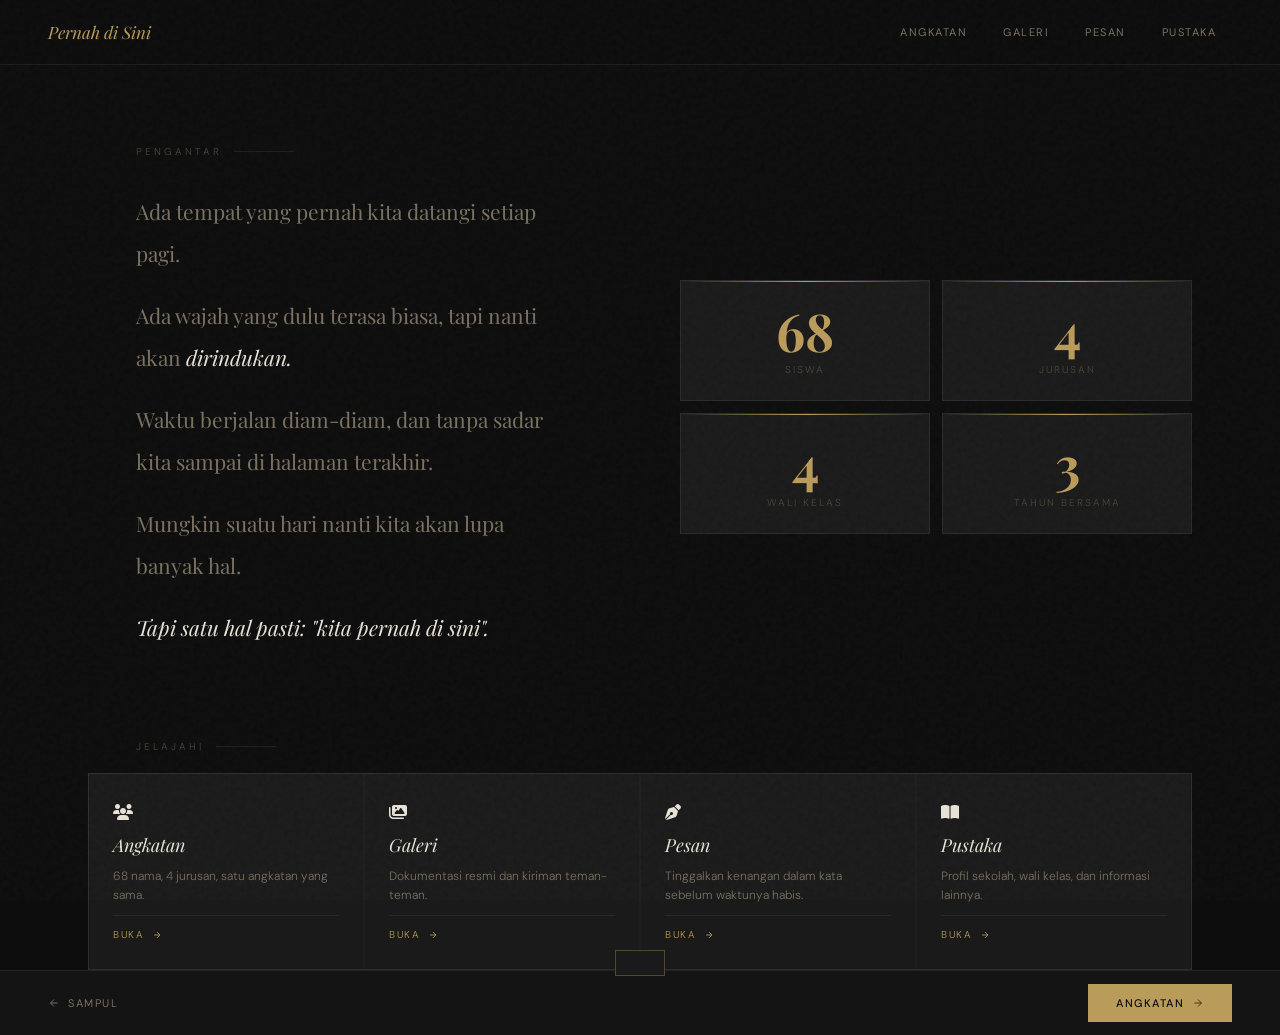
==== pembuka.html @ 045fa3c1 "Add files via upload" ====
<!DOCTYPE html>
<html lang="id">
<head>
<meta charset="UTF-8">
<meta name="viewport" content="width=device-width, initial-scale=1.0">
<title>Pembuka — Pernah di Sini</title>
<link rel="stylesheet" href="style.css">
<link rel="stylesheet" href="https://cdnjs.cloudflare.com/ajax/libs/font-awesome/6.4.0/css/all.min.css">
<style>
  /* ── WRAPPER ── */
  .content-wrap {
    max-width: var(--page-max);
    margin: 0 auto;
    padding: 0 24px;
  }

  /* ── PROSE ── */
  .prose-section { padding: 56px 0 40px; }
  .prose {
    font-family: 'Playfair Display', serif;
    font-size: 18px; font-weight: 400; line-height: 2;
    color: var(--text-muted);
  }
  .prose p  { margin-bottom: 20px; }
  .prose em { color: var(--text); font-style: italic; }

  /* ── STATS ── */
  .stats-section {
    background: var(--bg-raised);
    border-top: 1px solid var(--border);
    border-bottom: 1px solid var(--border);
    padding: 40px 24px;
  }
  .stats-inner {
    max-width: var(--page-max); margin: 0 auto;
    display: grid; grid-template-columns: 1fr 1fr; gap: 10px;
  }
  .stat-card {
    background: var(--bg-card); border: 1px solid var(--border);
    padding: 24px 16px; text-align: center; position: relative; overflow: hidden;
    transition: border-color 0.2s;
  }
  .stat-card:hover { border-color: var(--border-gold); }
  .stat-card::before {
    content: ''; position: absolute; top: 0; left: 0; right: 0; height: 1px;
    background: linear-gradient(90deg, transparent, var(--gold), transparent);
  }
  .stat-number {
    font-family: 'Playfair Display', serif; font-size: 40px; font-weight: 700;
    color: var(--gold); line-height: 1; margin-bottom: 6px;
  }
  .stat-label { font-size: 10px; letter-spacing: 2px; text-transform: uppercase; color: var(--text-dim); }

  /* ── NAV CARDS ── */
  .cards-section { padding: 48px 0 0; }
  .cards-grid {
    display: grid; grid-template-columns: 1fr 1fr; gap: 2px;
    background: var(--border); border: 1px solid var(--border);
  }
  .nav-card {
    background: var(--bg-card); padding: 24px 20px;
    text-decoration: none; color: var(--text);
    display: flex; flex-direction: column; gap: 10px;
    transition: background 0.2s;
  }
  .nav-card:hover { background: var(--bg-hover); }
  .nav-card:hover .nav-card-icon { color: var(--gold); }
  .nav-card-eyebrow {
    font-size: 9px; letter-spacing: 2px; text-transform: uppercase; color: var(--text-dim);
  }
  .nav-card-title {
    font-family: 'Playfair Display', serif; font-size: 18px; font-style: italic; color: var(--text);
  }
  .nav-card-desc  { font-size: 12px; color: var(--text-muted); line-height: 1.6; }
  .nav-card-arrow {
    margin-top: auto; padding-top: 12px; border-top: 1px solid var(--border);
    font-size: 10px; color: var(--gold); letter-spacing: 1.5px; text-transform: uppercase;
    display: flex; align-items: center; gap: 8px;
  }
  .nav-card-arrow svg { transition: transform 0.2s; }
  .nav-card:hover .nav-card-arrow svg { transform: translateX(4px); }

  /* ── DESKTOP ── */
  @media (min-width: 1024px) {
    .content-wrap { max-width: var(--desktop-max); padding: 0 48px; }

    /* Prose: left col, stats: right col */
    .prose-stats-desktop {
      display: grid;
      grid-template-columns: 1fr 1fr;
      gap: 80px;
      align-items: center;
      padding: 80px 48px 0;
      max-width: var(--desktop-max);
      margin: 0 auto;
    }
    .prose-section { padding: 0; }
    .prose         { font-size: 21px; }

    .stats-section { padding: 0; background: none; border: none; }
    .stats-inner {
      max-width: 100%; margin: 0;
      grid-template-columns: 1fr 1fr; gap: 12px;
    }
    .stat-number { font-size: 52px; }

    .cards-section { padding: 72px 0 0; }
    .cards-wrap { max-width: var(--desktop-max); margin: 0 auto; padding: 0 48px; }
    .cards-grid { grid-template-columns: repeat(4, 1fr); }
    .nav-card   { padding: 28px 24px; }
  }
</style>
</head>
<body>
  <nav class="navbar">
    <div class="navbar-inner">
      <a href="index.html" class="navbar-brand">Pernah di Sini</a>
      <div class="navbar-links">
        <a href="angkatan.html" class="nav-link">Angkatan</a>
        <a href="galeri.html"   class="nav-link">Galeri</a>
        <a href="pesan.html"    class="nav-link">Pesan</a>
        <a href="pustaka.html"  class="nav-link">Pustaka</a>
      </div>
    </div>
  </nav>

  <!-- PROSE + STATS: desktop = 2 col, mobile = stacked -->
  <div class="prose-stats-desktop">

    <!-- Prose -->
    <div class="prose-section">
      <div class="content-wrap">
        <div class="section-label">Pengantar</div>
        <div class="prose">
          <p>Ada tempat yang pernah kita datangi setiap pagi.</p>
          <p>Ada wajah yang dulu terasa biasa, tapi nanti akan <em>dirindukan.</em></p>
          <p>Waktu berjalan diam-diam, dan tanpa sadar kita sampai di halaman terakhir.</p>
          <p>Mungkin suatu hari nanti kita akan lupa banyak hal.</p>
          <p><em>Tapi satu hal pasti: "kita pernah di sini".</em></p>
        </div>
      </div>
    </div>

    <!-- Stats -->
    <div class="stats-section">
      <div class="stats-inner">
        <div class="stat-card"><div class="stat-number">68</div><div class="stat-label">Siswa</div></div>
        <div class="stat-card"><div class="stat-number">4</div><div class="stat-label">Jurusan</div></div>
        <div class="stat-card"><div class="stat-number">4</div><div class="stat-label">Wali Kelas</div></div>
        <div class="stat-card"><div class="stat-number">3</div><div class="stat-label">Tahun Bersama</div></div>
      </div>
    </div>

  </div><!-- /prose-stats-desktop -->

  <!-- NAV CARDS -->
  <div class="cards-section">
    <div class="cards-wrap">
      <div class="content-wrap">
        <div class="section-label" style="margin-bottom:20px">Jelajahi</div>
      </div>
      <div class="cards-grid">
        <a href="angkatan.html" class="nav-card">
          <div class="nav-card-icon"><i class="fas fa-users"></i></div>
          <div class="nav-card-title">Angkatan</div>
          <div class="nav-card-desc">68 nama, 4 jurusan, satu angkatan yang sama.</div>
          <div class="nav-card-arrow">Buka <svg width="10" height="10" viewBox="0 0 24 24" fill="none" stroke="currentColor" stroke-width="2"><path d="M5 12h14M12 5l7 7-7 7"/></svg></div>
        </a>
        <a href="galeri.html" class="nav-card">
          <div class="nav-card-icon"><i class="fas fa-images"></i></div>
          <div class="nav-card-title">Galeri</div>
          <div class="nav-card-desc">Dokumentasi resmi dan kiriman teman-teman.</div>
          <div class="nav-card-arrow">Buka <svg width="10" height="10" viewBox="0 0 24 24" fill="none" stroke="currentColor" stroke-width="2"><path d="M5 12h14M12 5l7 7-7 7"/></svg></div>
        </a>
        <a href="pesan.html" class="nav-card">
          <div class="nav-card-icon"><i class="fas fa-pen-nib"></i></div>
          <div class="nav-card-title">Pesan</div>
          <div class="nav-card-desc">Tinggalkan kenangan dalam kata sebelum waktunya habis.</div>
          <div class="nav-card-arrow">Buka <svg width="10" height="10" viewBox="0 0 24 24" fill="none" stroke="currentColor" stroke-width="2"><path d="M5 12h14M12 5l7 7-7 7"/></svg></div>
        </a>
        <a href="pustaka.html" class="nav-card">
          <div class="nav-card-icon"><i class="fas fa-book-open"></i></div>
          <div class="nav-card-title">Pustaka</div>
          <div class="nav-card-desc">Profil sekolah, wali kelas, dan informasi lainnya.</div>
          <div class="nav-card-arrow">Buka <svg width="10" height="10" viewBox="0 0 24 24" fill="none" stroke="currentColor" stroke-width="2"><path d="M5 12h14M12 5l7 7-7 7"/></svg></div>
        </a>
      </div>
    </div>
  </div>


  <footer class="footer-nav">
    <div class="footer-nav-inner">
      <a href="index.html" class="footer-prev"><svg width="12" height="12" viewBox="0 0 24 24" fill="none" stroke="currentColor" stroke-width="2"><path d="M19 12H5M12 19l-7-7 7-7"/></svg> Sampul</a>
      <a href="angkatan.html" class="footer-next">Angkatan <svg width="12" height="12" viewBox="0 0 24 24" fill="none" stroke="currentColor" stroke-width="2"><path d="M5 12h14M12 5l7 7-7 7"/></svg></a>
    </div>
  </footer>
  <div class="toast" id="toast"></div>
</body>
</html>
---- style.css ----
/* ══════════════════════════════════════════
   PERNAH DI SINI — SMK Negeri 3 Tapung Hulu
   Dark Theme Stylesheet
══════════════════════════════════════════ */

@import url('https://fonts.googleapis.com/css2?family=Playfair+Display:ital,wght@0,400;0,600;0,700;1,400;1,600&family=DM+Sans:ital,opsz,wght@0,9..40,300;0,9..40,400;0,9..40,500;1,9..40,300&display=swap');

:root {
  --bg:          #0D0D0D;
  --bg-raised:   #141414;
  --bg-card:     #1A1A1A;
  --bg-hover:    #202020;
  --border:      rgba(255,255,255,0.07);
  --border-gold: rgba(185,155,90,0.35);
  --text:        #E8E2D6;
  --text-muted:  #7A7060;
  --text-dim:    #4A4438;
  --gold:        #B99B5A;
  --gold-bright: #D4B878;
  --gold-dim:    #7A6535;
  --red:         #C0392B;
  --yellow:      #B8940A;
  --green:       #1E8449;
  --blue:        #1A6DA3;
  --shadow:      rgba(0,0,0,0.6);
  --page-max:    480px;       /* mobile */
  --desktop-max: 1200px;      /* desktop */
  --desktop-bp:  1024px;      /* breakpoint */
}

* { margin: 0; padding: 0; box-sizing: border-box; }
html { scroll-behavior: smooth; }

body {
  background: var(--bg);
  color: var(--text);
  font-family: 'DM Sans', sans-serif;
  font-weight: 300;
  min-height: 100vh;
  overflow-x: hidden;
  animation: pageIn 0.5s ease;
}

body::before {
  content: '';
  position: fixed;
  inset: 0;
  background-image: url("data:image/svg+xml,%3Csvg viewBox='0 0 200 200' xmlns='http://www.w3.org/2000/svg'%3E%3Cfilter id='n'%3E%3CfeTurbulence type='fractalNoise' baseFrequency='0.85' numOctaves='4' stitchTiles='stitch'/%3E%3C/filter%3E%3Crect width='100%25' height='100%25' filter='url(%23n)' opacity='0.04'/%3E%3C/svg%3E");
  pointer-events: none;
  z-index: 9999;
  opacity: 0.7;
}

@keyframes pageIn {
  from { opacity: 0; transform: translateY(10px); }
  to   { opacity: 1; transform: translateY(0); }
}

::-webkit-scrollbar { width: 3px; }
::-webkit-scrollbar-track { background: var(--bg); }
::-webkit-scrollbar-thumb { background: var(--gold-dim); }

/* ── NAVBAR ── */
.navbar {
  position: sticky;
  top: 0;
  z-index: 100;
  background: rgba(13,13,13,0.9);
  backdrop-filter: blur(16px);
  -webkit-backdrop-filter: blur(16px);
  border-bottom: 1px solid var(--border);
  padding: 0 24px;
}
.navbar-inner {
  max-width: var(--page-max);
  margin: 0 auto;
  display: flex;
  align-items: center;
  justify-content: space-between;
  height: 56px;
}
@media (min-width: 1024px) {
  .navbar-inner { max-width: var(--desktop-max); height: 64px; }
}
.navbar-brand {
  font-family: 'Playfair Display', serif;
  font-size: 15px;
  font-style: italic;
  color: var(--gold);
  cursor: pointer;
  text-decoration: none;
  transition: color 0.2s;
}
.navbar-brand:hover { color: var(--gold-bright); }

/* Scrollable nav links — support profile chip tanpa wrap */
.navbar-links {
  display: flex;
  gap: 2px;
  align-items: center;
  overflow-x: auto;
  -webkit-overflow-scrolling: touch;
  scrollbar-width: none;        /* Firefox */
  -ms-overflow-style: none;     /* IE/Edge */
  /* fade out kanan supaya ketahuan bisa scroll */
  -webkit-mask-image: linear-gradient(to right, black calc(100% - 28px), transparent 100%);
  mask-image: linear-gradient(to right, black calc(100% - 28px), transparent 100%);
}
.navbar-links::-webkit-scrollbar { display: none; }

/* Kalau tidak ada overflow (desktop), hapus fade */
@media (min-width: 1024px) {
  .navbar-links {
    -webkit-mask-image: none;
    mask-image: none;
    overflow-x: visible;
    gap: 8px;
  }
}

.nav-link {
  background: none;
  border: none;
  font-family: 'DM Sans', sans-serif;
  font-size: 11px;
  font-weight: 400;
  letter-spacing: 1.2px;
  text-transform: uppercase;
  color: var(--text-muted);
  padding: 8px 11px;
  cursor: pointer;
  text-decoration: none;
  display: inline-block;
  transition: color 0.2s;
  position: relative;
  white-space: nowrap;          /* Jangan wrap teks nav */
  flex-shrink: 0;               /* Jangan diperkecil */
}
.nav-link::after {
  content: '';
  position: absolute;
  bottom: 4px; left: 11px; right: 11px;
  height: 1px;
  background: var(--gold);
  transform: scaleX(0);
  transition: transform 0.25s ease;
}
.nav-link:hover,
.nav-link.active { color: var(--text); }
.nav-link.active::after,
.nav-link:hover::after { transform: scaleX(1); }

/* ── PAGE WRAPPER ── */
/* Mobile: narrow centered column */
.page-wrapper {
  max-width: var(--page-max);
  margin: 0 auto;
  padding: 48px 24px 80px;
}
/* Desktop: full width up to desktop-max */
@media (min-width: 1024px) {
  .page-wrapper {
    max-width: var(--desktop-max);
    padding: 64px 48px 100px;
  }
  /* Inner content blocks that should stay narrower on desktop */
  .page-wrapper .narrow {
    max-width: 640px;
  }
}

/* ── TYPOGRAPHY ── */
.section-label {
  font-size: 10px;
  letter-spacing: 3px;
  text-transform: uppercase;
  color: var(--text-dim);
  margin-bottom: 32px;
  display: flex;
  align-items: center;
  gap: 12px;
}
.section-label::after {
  content: '';
  flex: 1;
  height: 1px;
  background: var(--border);
  max-width: 60px;
}
.page-heading { margin-bottom: 40px; }
.page-heading h1 {
  font-family: 'Playfair Display', serif;
  font-size: 32px;
  font-weight: 700;
  color: var(--text);
  line-height: 1.1;
  margin-bottom: 6px;
}
.page-heading p {
  font-size: 14px;
  color: var(--text-muted);
  font-weight: 300;
}
@media (min-width: 1024px) {
  .page-heading { margin-bottom: 56px; }
  .page-heading h1 { font-size: 48px; }
  .page-heading p  { font-size: 16px; }
}

/* ── BUTTONS ── */
.btn-primary {
  display: inline-flex;
  align-items: center;
  gap: 10px;
  background: var(--gold);
  color: var(--bg);
  border: none;
  font-family: 'DM Sans', sans-serif;
  font-size: 12px;
  font-weight: 500;
  letter-spacing: 1.5px;
  text-transform: uppercase;
  padding: 15px 32px;
  cursor: pointer;
  transition: all 0.2s ease;
  text-decoration: none;
}
.btn-primary:hover { background: var(--gold-bright); }
.btn-primary svg { transition: transform 0.2s; }
.btn-primary:hover svg { transform: translateX(4px); }

/* ── TOAST ── */
.toast {
  position: fixed;
  bottom: 24px;
  left: 50%;
  transform: translateX(-50%) translateY(100px);
  background: var(--bg-card);
  color: var(--text);
  border: 1px solid var(--border-gold);
  padding: 12px 24px;
  font-size: 12px;
  z-index: 9998;
  transition: transform 0.3s ease;
  pointer-events: none;
  max-width: 90vw;
  text-align: center;
  letter-spacing: 0.3px;
}
.toast.show { transform: translateX(-50%) translateY(0); }

/* ── MODAL ── */
.modal-overlay {
  display: none;
  position: fixed;
  inset: 0;
  background: rgba(0,0,0,0.82);
  z-index: 500;
  align-items: center;
  justify-content: center;
  padding: 20px;
}
.modal-overlay.open { display: flex; }
.modal {
  background: var(--bg-card);
  border: 1px solid var(--border);
  max-width: 400px;
  width: 100%;
  padding: 32px;
  position: relative;
  animation: pageIn 0.3s ease;
}
.modal::before {
  content: '';
  position: absolute;
  top: 0; left: 0; right: 0;
  height: 2px;
  background: linear-gradient(90deg, transparent, var(--gold), transparent);
}
.modal-title {
  font-family: 'Playfair Display', serif;
  font-size: 22px;
  font-style: italic;
  margin-bottom: 6px;
  color: var(--text);
}
.modal-sub { font-size: 13px; color: var(--text-muted); margin-bottom: 24px; }
.modal-close {
  position: absolute;
  top: 16px; right: 16px;
  background: none;
  border: none;
  font-size: 20px;
  cursor: pointer;
  color: var(--text-muted);
  line-height: 1;
  padding: 4px;
  transition: color 0.2s;
}
.modal-close:hover { color: var(--text); }

/* ── FORMS ── */
.form-field { display: flex; flex-direction: column; gap: 6px; }
.form-field label {
  font-size: 10px;
  letter-spacing: 1.5px;
  text-transform: uppercase;
  color: var(--text-dim);
  font-weight: 400;
}
.form-field input,
.form-field select,
.form-field textarea {
  background: var(--bg-raised);
  border: 1px solid var(--border);
  font-family: 'DM Sans', sans-serif;
  font-size: 14px;
  font-weight: 300;
  color: var(--text);
  padding: 10px 14px;
  outline: none;
  transition: border-color 0.2s;
  width: 100%;
}
.form-field input::placeholder,
.form-field textarea::placeholder { color: var(--text-dim); }
.form-field select option { background: var(--bg-card); color: var(--text); }
.form-field input:focus,
.form-field select:focus,
.form-field textarea:focus { border-color: var(--gold-dim); }





/* ════════════════════════════════════════════
   FOOTER NAV — prev/next konsisten semua halaman
════════════════════════════════════════════ */
.footer-nav {
  border-top: 1px solid var(--border);
  background: var(--bg-raised);
  padding: 0 24px;
}
.footer-nav-inner {
  max-width: var(--page-max);
  margin: 0 auto;
  display: flex;
  align-items: center;
  justify-content: space-between;
  height: 56px;
  gap: 16px;
}
.footer-prev,
.footer-next {
  display: inline-flex;
  align-items: center;
  gap: 8px;
  font-family: 'DM Sans', sans-serif;
  font-size: 11px;
  font-weight: 400;
  letter-spacing: 1.2px;
  text-transform: uppercase;
  text-decoration: none;
  color: var(--text-muted);
  transition: color 0.2s;
  white-space: nowrap;
}
.footer-prev:hover,
.footer-next:hover { color: var(--text); }

.footer-prev svg,
.footer-next svg {
  flex-shrink: 0;
  transition: transform 0.2s;
}
.footer-prev:hover svg { transform: translateX(-3px); }
.footer-next:hover svg { transform: translateX(3px); }

/* Next button lebih menonjol */
.footer-next {
  background: var(--gold);
  color: var(--bg);
  padding: 10px 20px;
  font-weight: 500;
}
.footer-next:hover {
  background: var(--gold-bright);
  color: var(--bg);
}
.footer-next svg { opacity: 0.7; }

/* Desktop */
@media (min-width: 1024px) {
  .footer-nav       { padding: 0 48px; }
  .footer-nav-inner { max-width: var(--desktop-max); height: 64px; }
  .footer-prev,
  .footer-next      { font-size: 11px; letter-spacing: 1.5px; }
  .footer-next      { padding: 12px 28px; }
}

/* ════════════════════════════════════════════
   NAVBAR DESKTOP
════════════════════════════════════════════ */
@media (min-width: 1024px) {
  .navbar        { padding: 0 48px; }
  .navbar-inner  { max-width: var(--desktop-max); height: 64px; }
  .navbar-brand  { font-size: 17px; }
  .navbar-links  { gap: 4px; overflow-x: visible; -webkit-mask-image: none; mask-image: none; }
  .nav-link      { font-size: 11px; padding: 10px 16px; letter-spacing: 1.5px; }
}
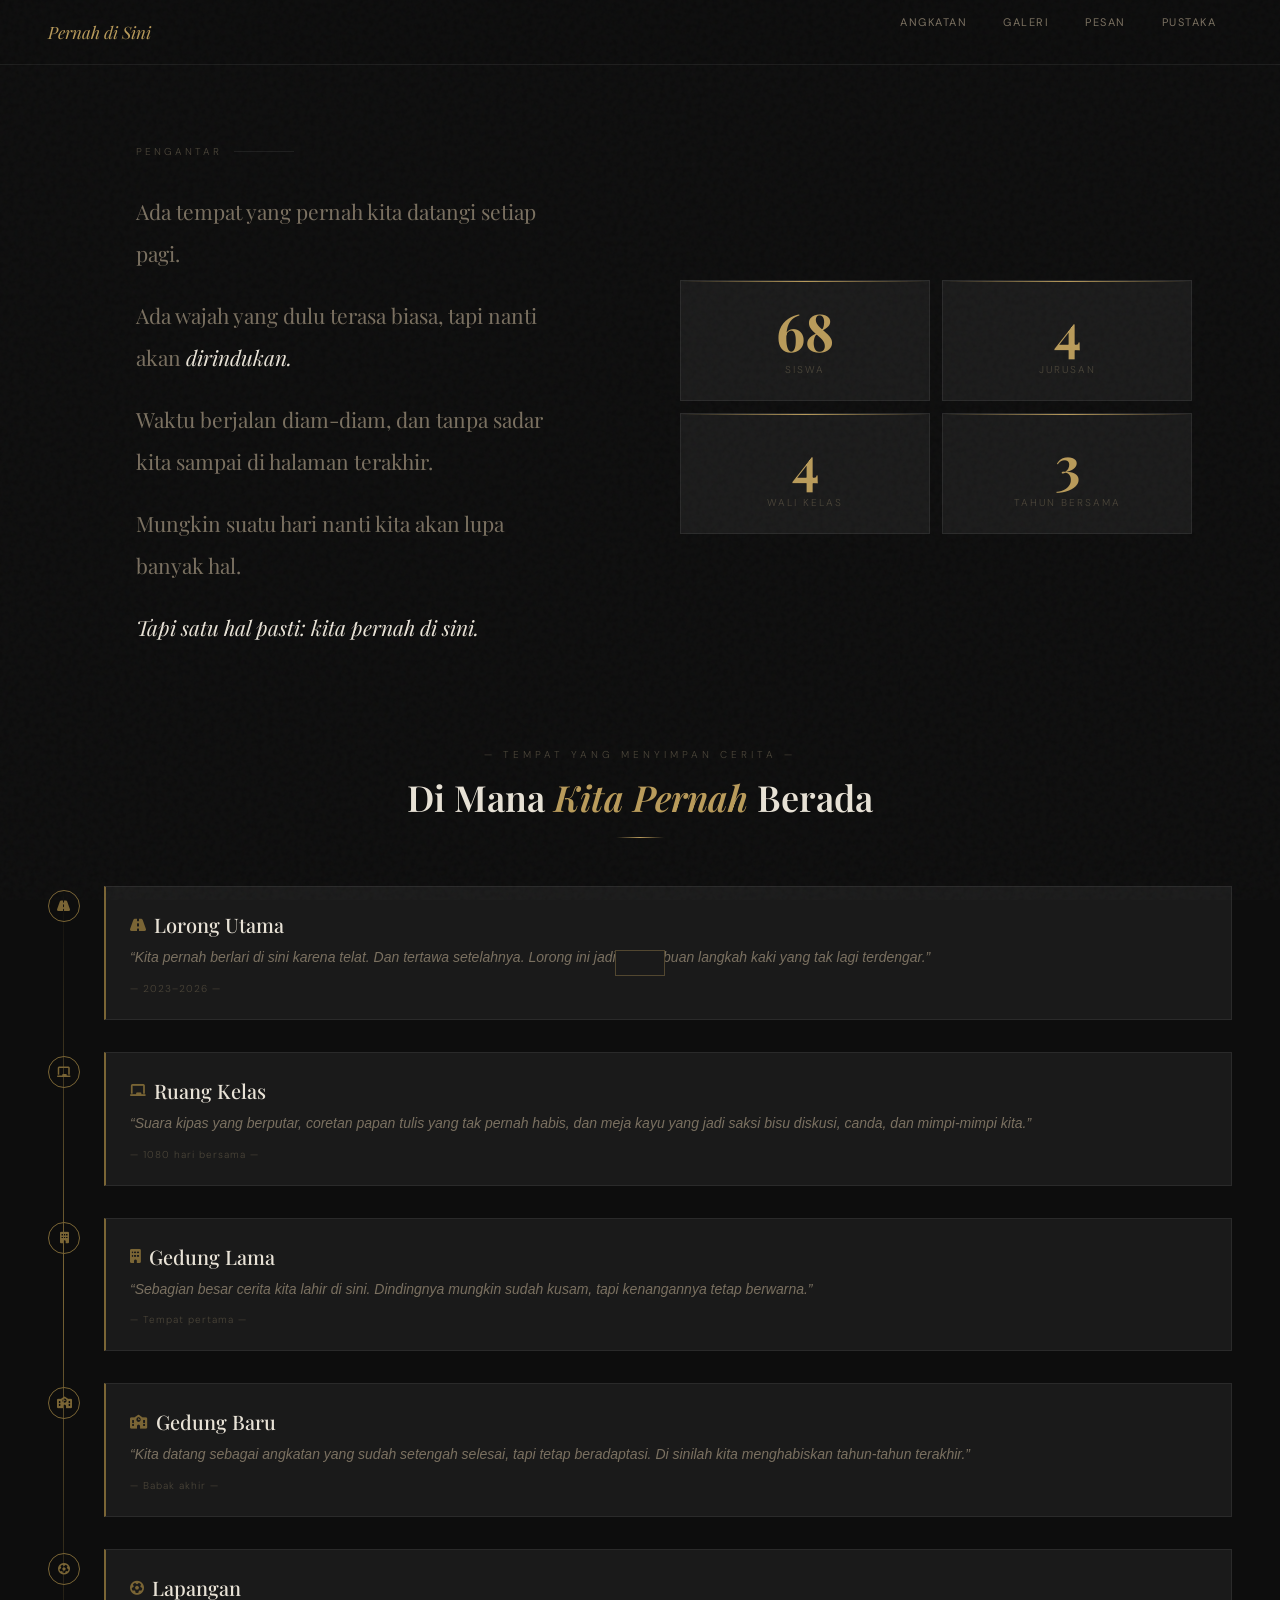
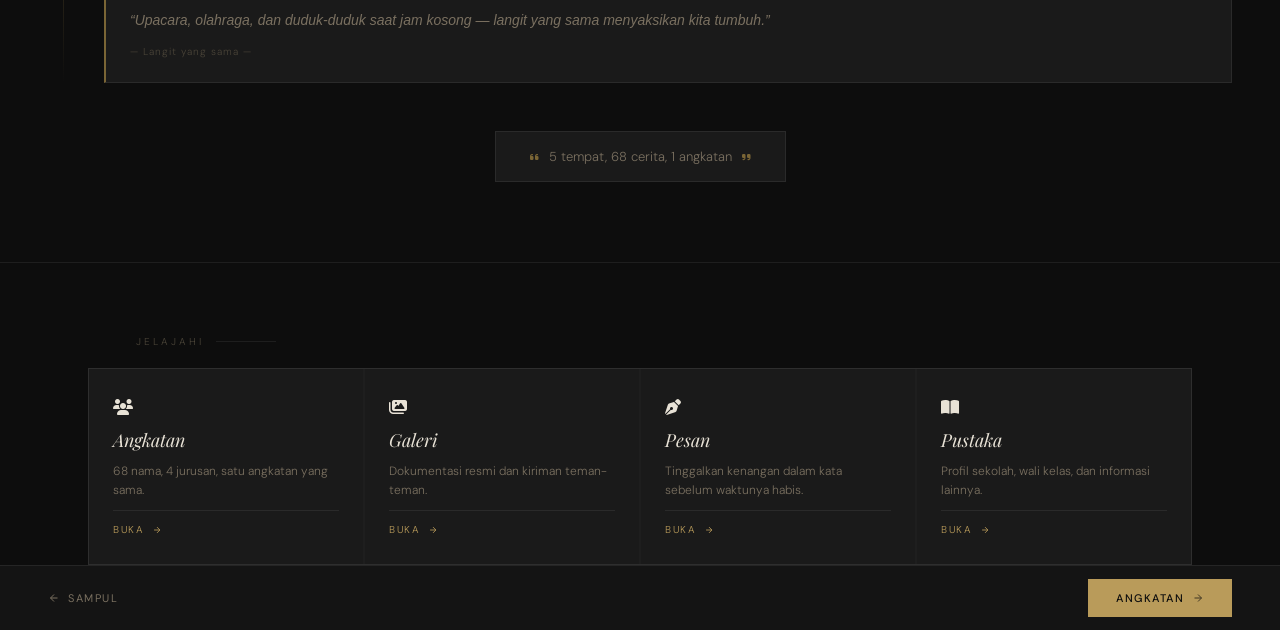
==== commit 04cfae82: "Create tempat section for storing stories Added a new section for stories with styling and content." ====
--- a/pembuka.html
+++ b/pembuka.html
@@ -51,6 +51,150 @@
   }
   .stat-label { font-size: 10px; letter-spacing: 2px; text-transform: uppercase; color: var(--text-dim); }
 
+  /* ── TEMPAT YANG MENYIMPAN CERITA (BARU) ── */
+  .tempat-section {
+    background: var(--bg-alt);
+    border-bottom: 1px solid var(--border);
+    padding: 64px 24px;
+  }
+  .tempat-inner {
+    max-width: var(--page-max);
+    margin: 0 auto;
+  }
+  .tempat-header {
+    text-align: center;
+    margin-bottom: 48px;
+  }
+  .tempat-eyebrow {
+    font-size: 10px;
+    letter-spacing: 4px;
+    text-transform: uppercase;
+    color: var(--text-dim);
+    margin-bottom: 12px;
+  }
+  .tempat-title {
+    font-family: 'Playfair Display', serif;
+    font-size: 28px;
+    font-weight: 600;
+    color: var(--text);
+    margin-bottom: 16px;
+  }
+  .tempat-title span {
+    color: var(--gold);
+    font-style: italic;
+  }
+  .tempat-divider {
+    width: 48px;
+    height: 1px;
+    background: linear-gradient(90deg, transparent, var(--gold), transparent);
+    margin: 0 auto;
+  }
+
+  /* Timeline list */
+  .tempat-list {
+    display: flex;
+    flex-direction: column;
+    gap: 32px;
+    position: relative;
+    margin-bottom: 48px;
+  }
+  .tempat-line {
+    position: absolute;
+    left: 11px;
+    top: 0;
+    bottom: 0;
+    width: 1px;
+    background: linear-gradient(to bottom, transparent, var(--gold-dim), transparent);
+  }
+  .tempat-item {
+    position: relative;
+    padding-left: 40px;
+  }
+  .tempat-dot {
+    position: absolute;
+    left: 0;
+    top: 4px;
+    width: 24px;
+    height: 24px;
+    background: var(--bg-alt);
+    border: 1px solid var(--gold-dim);
+    border-radius: 50%;
+    display: flex;
+    align-items: center;
+    justify-content: center;
+    transition: all 0.3s;
+    z-index: 2;
+  }
+  .tempat-dot i {
+    font-size: 10px;
+    color: var(--gold-dim);
+    transition: all 0.3s;
+  }
+  .tempat-item:hover .tempat-dot {
+    border-color: var(--gold);
+    transform: scale(1.2);
+  }
+  .tempat-item:hover .tempat-dot i {
+    color: var(--gold);
+  }
+  .tempat-content {
+    background: var(--bg-card);
+    border: 1px solid var(--border);
+    border-left: 2px solid var(--gold-dim);
+    padding: 20px;
+    transition: all 0.3s;
+  }
+  .tempat-item:hover .tempat-content {
+    border-left-color: var(--gold);
+    border-color: var(--border-gold);
+  }
+  .tempat-content h3 {
+    font-family: 'Playfair Display', serif;
+    font-size: 18px;
+    font-weight: 500;
+    color: var(--text);
+    margin-bottom: 8px;
+    display: flex;
+    align-items: center;
+    gap: 8px;
+  }
+  .tempat-content h3 i {
+    color: var(--gold-dim);
+    font-size: 14px;
+  }
+  .tempat-content p {
+    font-size: 13px;
+    color: var(--text-muted);
+    line-height: 1.7;
+    font-style: italic;
+  }
+  .tempat-year {
+    margin-top: 12px;
+    font-size: 10px;
+    color: var(--text-dim);
+    letter-spacing: 1px;
+  }
+
+  /* Quote penutup */
+  .tempat-quote {
+    text-align: center;
+  }
+  .tempat-quote-box {
+    display: inline-block;
+    background: var(--bg-card);
+    border: 1px solid var(--border);
+    padding: 16px 28px;
+  }
+  .tempat-quote-box p {
+    font-size: 13px;
+    color: var(--text-muted);
+  }
+  .tempat-quote-box i {
+    color: var(--gold-dim);
+    font-size: 10px;
+    margin: 0 6px;
+  }
+
   /* ── NAV CARDS ── */
   .cards-section { padding: 48px 0 0; }
   .cards-grid {
@@ -84,7 +228,6 @@
   @media (min-width: 1024px) {
     .content-wrap { max-width: var(--desktop-max); padding: 0 48px; }
 
-    /* Prose: left col, stats: right col */
     .prose-stats-desktop {
       display: grid;
       grid-template-columns: 1fr 1fr;
@@ -104,6 +247,39 @@
     }
     .stat-number { font-size: 52px; }
 
+    /* Tempat section desktop */
+    .tempat-section {
+      padding: 80px 48px;
+    }
+    .tempat-inner {
+      max-width: var(--desktop-max);
+    }
+    .tempat-title {
+      font-size: 36px;
+    }
+    .tempat-content {
+      padding: 24px;
+    }
+    .tempat-content h3 {
+      font-size: 20px;
+    }
+    .tempat-content p {
+      font-size: 14px;
+    }
+    .tempat-line {
+      left: 15px;
+    }
+    .tempat-dot {
+      width: 32px;
+      height: 32px;
+    }
+    .tempat-dot i {
+      font-size: 12px;
+    }
+    .tempat-item {
+      padding-left: 56px;
+    }
+
     .cards-section { padding: 72px 0 0; }
     .cards-wrap { max-width: var(--desktop-max); margin: 0 auto; padding: 0 48px; }
     .cards-grid { grid-template-columns: repeat(4, 1fr); }
@@ -115,12 +291,15 @@
   <nav class="navbar">
     <div class="navbar-inner">
       <a href="index.html" class="navbar-brand">Pernah di Sini</a>
-      <div class="navbar-links">
+      <div class="navbar-links-wrap" id="nav-wrap">
+      <div class="navbar-links" id="navbar-links">
         <a href="angkatan.html" class="nav-link">Angkatan</a>
         <a href="galeri.html"   class="nav-link">Galeri</a>
         <a href="pesan.html"    class="nav-link">Pesan</a>
         <a href="pustaka.html"  class="nav-link">Pustaka</a>
-      </div>
+      </div><!-- /navbar-links -->
+      <i class="fas fa-chevron-right navbar-scroll-hint" id="nav-hint"></i>
+      </div><!-- /navbar-links-wrap -->
     </div>
   </nav>
 
@@ -136,7 +315,7 @@
           <p>Ada wajah yang dulu terasa biasa, tapi nanti akan <em>dirindukan.</em></p>
           <p>Waktu berjalan diam-diam, dan tanpa sadar kita sampai di halaman terakhir.</p>
           <p>Mungkin suatu hari nanti kita akan lupa banyak hal.</p>
-          <p><em>Tapi satu hal pasti: "kita pernah di sini".</em></p>
+          <p><em>Tapi satu hal pasti: kita pernah di sini.</em></p>
         </div>
       </div>
     </div>
@@ -152,6 +331,72 @@
     </div>
 
   </div><!-- /prose-stats-desktop -->
+
+  <!-- ========== TEMPAT YANG MENYIMPAN CERITA ========== -->
+  <div class="tempat-section">
+    <div class="tempat-inner">
+      <div class="tempat-header">
+        <div class="tempat-eyebrow">— Tempat yang Menyimpan Cerita —</div>
+        <h2 class="tempat-title">Di Mana <span>Kita Pernah</span> Berada</h2>
+        <div class="tempat-divider"></div>
+      </div>
+
+      <div class="tempat-list">
+        <div class="tempat-line"></div>
+
+        <div class="tempat-item">
+          <div class="tempat-dot"><i class="fas fa-road"></i></div>
+          <div class="tempat-content">
+            <h3><i class="fas fa-road"></i> Lorong Utama</h3>
+            <p>“Kita pernah berlari di sini karena telat. Dan tertawa setelahnya. Lorong ini jadi saksi ribuan langkah kaki yang tak lagi terdengar.”</p>
+            <div class="tempat-year">— 2023–2026 —</div>
+          </div>
+        </div>
+
+        <div class="tempat-item">
+          <div class="tempat-dot"><i class="fas fa-chalkboard"></i></div>
+          <div class="tempat-content">
+            <h3><i class="fas fa-chalkboard"></i> Ruang Kelas</h3>
+            <p>“Suara kipas yang berputar, coretan papan tulis yang tak pernah habis, dan meja kayu yang jadi saksi bisu diskusi, canda, dan mimpi-mimpi kita.”</p>
+            <div class="tempat-year">— 1080 hari bersama —</div>
+          </div>
+        </div>
+
+        <div class="tempat-item">
+          <div class="tempat-dot"><i class="fas fa-building"></i></div>
+          <div class="tempat-content">
+            <h3><i class="fas fa-building"></i> Gedung Lama</h3>
+            <p>“Sebagian besar cerita kita lahir di sini. Dindingnya mungkin sudah kusam, tapi kenangannya tetap berwarna.”</p>
+            <div class="tempat-year">— Tempat pertama —</div>
+          </div>
+        </div>
+
+        <div class="tempat-item">
+          <div class="tempat-dot"><i class="fas fa-school"></i></div>
+          <div class="tempat-content">
+            <h3><i class="fas fa-school"></i> Gedung Baru</h3>
+            <p>“Kita datang sebagai angkatan yang sudah setengah selesai, tapi tetap beradaptasi. Di sinilah kita menghabiskan tahun-tahun terakhir.”</p>
+            <div class="tempat-year">— Babak akhir —</div>
+          </div>
+        </div>
+
+        <div class="tempat-item">
+          <div class="tempat-dot"><i class="fas fa-futbol"></i></div>
+          <div class="tempat-content">
+            <h3><i class="fas fa-futbol"></i> Lapangan</h3>
+            <p>“Upacara, olahraga, dan duduk-duduk saat jam kosong — langit yang sama menyaksikan kita tumbuh.”</p>
+            <div class="tempat-year">— Langit yang sama —</div>
+          </div>
+        </div>
+      </div>
+
+      <div class="tempat-quote">
+        <div class="tempat-quote-box">
+          <p><i class="fas fa-quote-left"></i> 5 tempat, 68 cerita, 1 angkatan <i class="fas fa-quote-right"></i></p>
+        </div>
+      </div>
+    </div>
+  </div>
 
   <!-- NAV CARDS -->
   <div class="cards-section">
@@ -188,7 +433,6 @@
     </div>
   </div>
 
-
   <footer class="footer-nav">
     <div class="footer-nav-inner">
       <a href="index.html" class="footer-prev"><svg width="12" height="12" viewBox="0 0 24 24" fill="none" stroke="currentColor" stroke-width="2"><path d="M19 12H5M12 19l-7-7 7-7"/></svg> Sampul</a>
@@ -196,5 +440,22 @@
     </div>
   </footer>
   <div class="toast" id="toast"></div>
+
+  <script>
+    // Navbar scroll hint — sembunyikan chevron saat sudah scroll ke ujung
+    (function() {
+      const links = document.getElementById('navbar-links');
+      const wrap  = document.getElementById('nav-wrap');
+      const hint  = document.getElementById('nav-hint');
+      if (!links || !wrap) return;
+      function checkScroll() {
+        const atEnd = links.scrollLeft + links.clientWidth >= links.scrollWidth - 4;
+        wrap.classList.toggle('at-end', atEnd);
+        if (hint) hint.style.opacity = atEnd ? '0' : '1';
+      }
+      links.addEventListener('scroll', checkScroll, { passive: true });
+      checkScroll();
+    })();
+  </script>
 </body>
 </html>
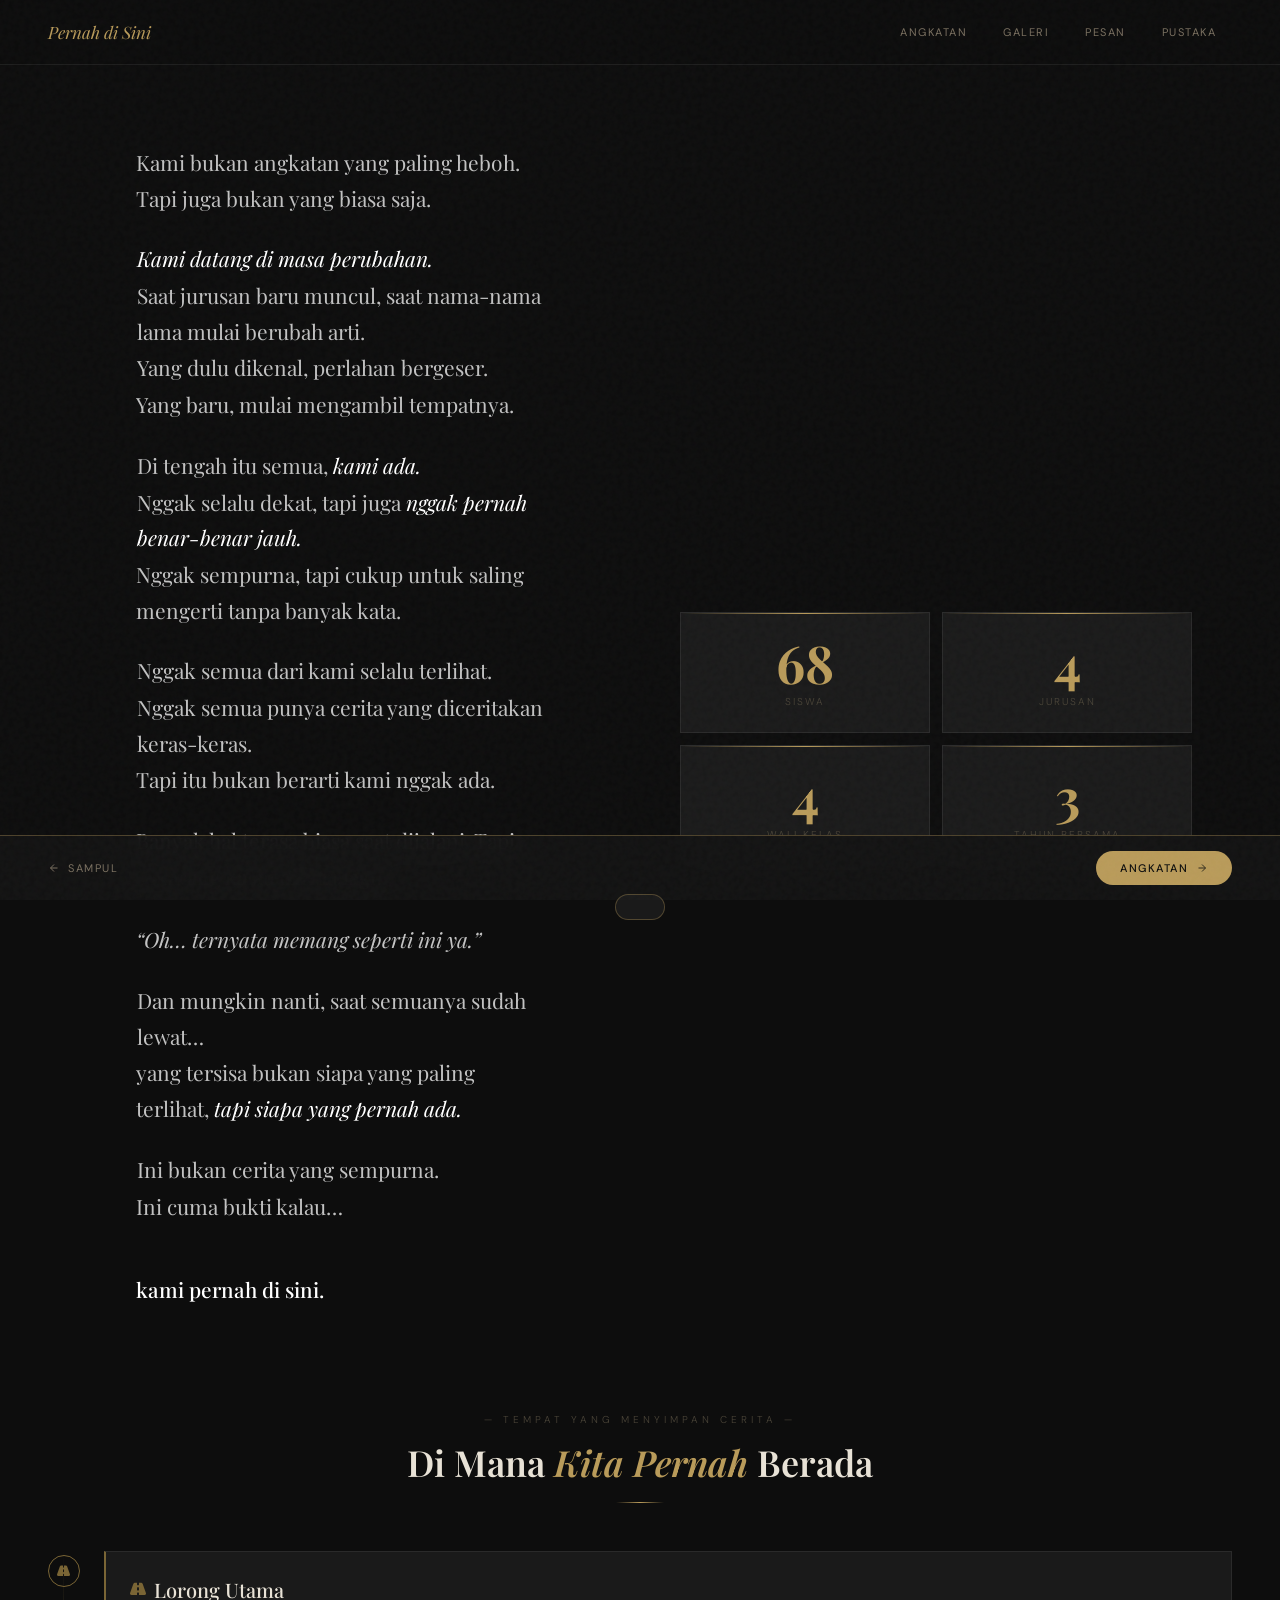
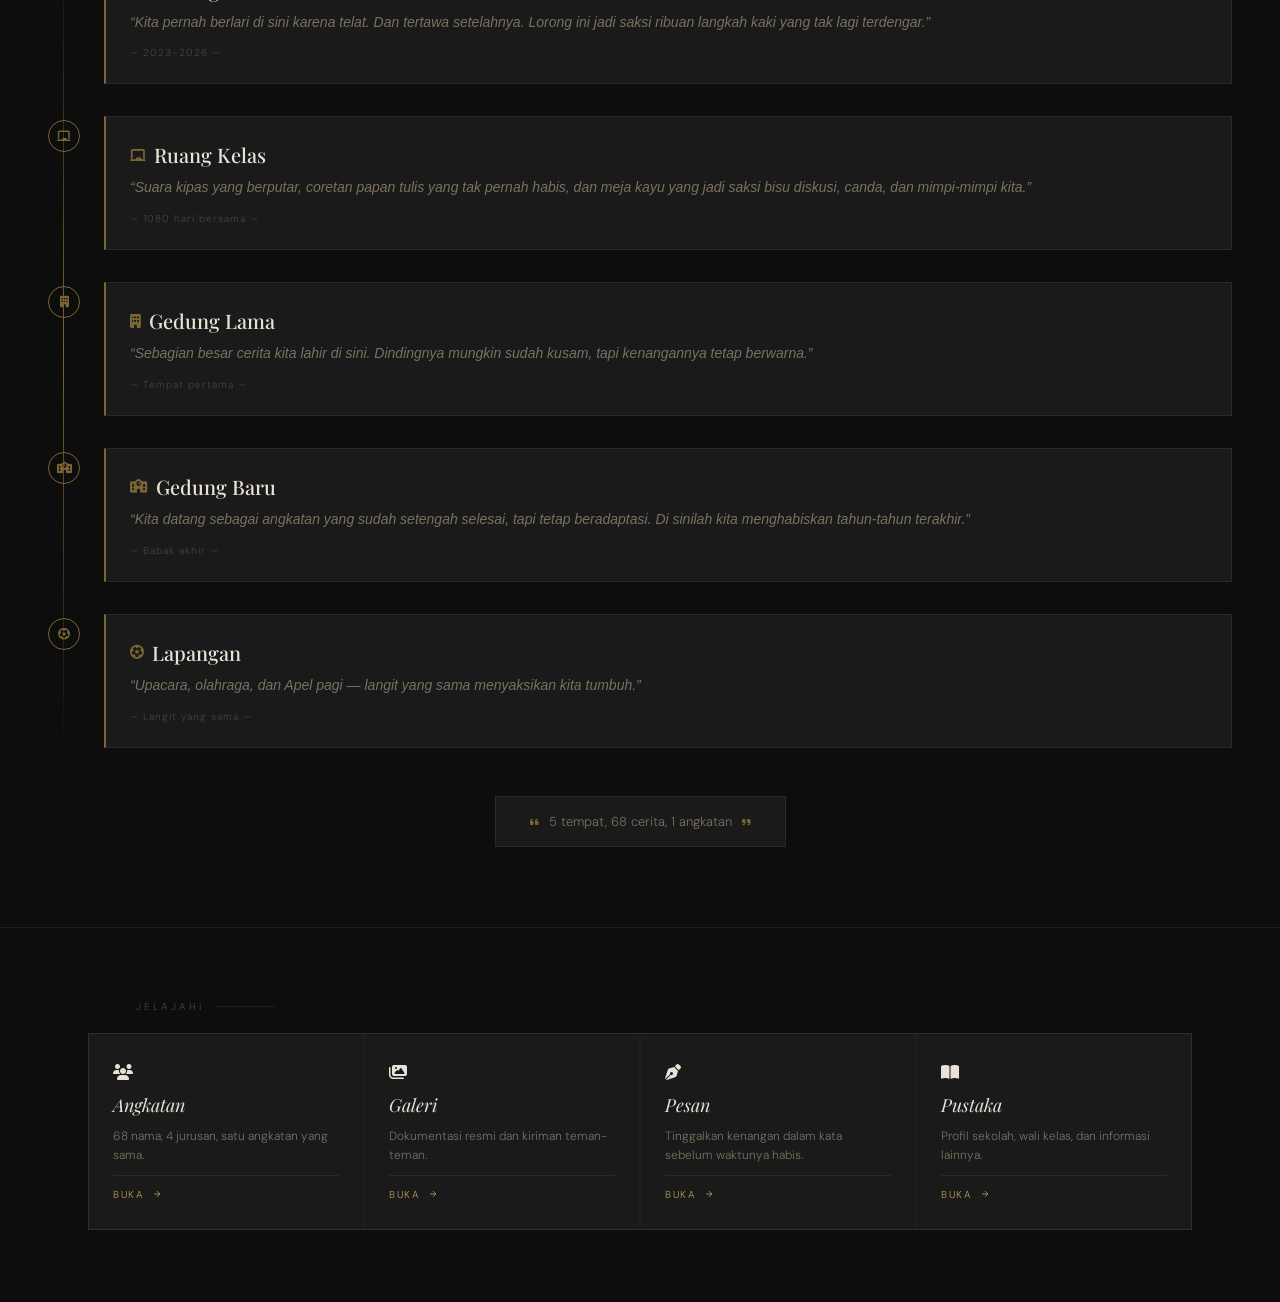
==== commit acceaf0e: "Refactor prose styles and update text content Updated prose section styling and content in pembuka.h" ====
--- a/pembuka.html
+++ b/pembuka.html
@@ -15,14 +15,25 @@
   }
 
   /* ── PROSE ── */
-  .prose-section { padding: 56px 0 40px; }
+  .prose-section { padding: 30px 0 20px; }
   .prose {
     font-family: 'Playfair Display', serif;
-    font-size: 18px; font-weight: 400; line-height: 2;
-    color: var(--text-muted);
-  }
-  .prose p  { margin-bottom: 20px; }
-  .prose em { color: var(--text); font-style: italic; }
+    font-size: 17px; font-weight: 400; line-height: 1.7;
+    color: rgba(255,255,255,0.75);
+  }
+  .prose p  { margin-bottom: 25px; }
+  .prose p.line{ margin: 1px;}
+  .prose em { 
+    color: #fff;
+    font-style: italic; 
+  }
+  .prose .ending {
+    font: 'Playfair Display';
+    color: #fff;
+    margin-top: 48px;
+    font-size: 1.3rem;
+    font-weight: 500;
+  }
 
   /* ── STATS ── */
   .stats-section {
@@ -212,6 +223,11 @@
   .nav-card-eyebrow {
     font-size: 9px; letter-spacing: 2px; text-transform: uppercase; color: var(--text-dim);
   }
+.highlight {
+  font-style: italic;
+  margin: 28px 0;
+}
+  
   .nav-card-title {
     font-family: 'Playfair Display', serif; font-size: 18px; font-style: italic; color: var(--text);
   }
@@ -309,13 +325,36 @@
     <!-- Prose -->
     <div class="prose-section">
       <div class="content-wrap">
-        <div class="section-label">Pengantar</div>
         <div class="prose">
-          <p>Ada tempat yang pernah kita datangi setiap pagi.</p>
-          <p>Ada wajah yang dulu terasa biasa, tapi nanti akan <em>dirindukan.</em></p>
-          <p>Waktu berjalan diam-diam, dan tanpa sadar kita sampai di halaman terakhir.</p>
-          <p>Mungkin suatu hari nanti kita akan lupa banyak hal.</p>
-          <p><em>Tapi satu hal pasti: kita pernah di sini.</em></p>
+          <p>Kami bukan angkatan yang paling heboh.
+            Tapi juga bukan yang biasa saja.</p>
+            
+          <p class="line"><em>Kami datang di masa perubahan.</em>
+          <p class="line">Saat jurusan baru muncul, saat nama-nama lama mulai berubah arti.</p>
+          <p class="line">Yang dulu dikenal, perlahan bergeser.</p>
+          <p>Yang baru, mulai mengambil tempatnya.</p>
+            
+          <p class="line">Di tengah itu semua,<em> kami ada.</em></p>
+          <p class="line">Nggak selalu dekat, tapi juga <em>nggak pernah benar-benar jauh.</em></p>
+          <p>Nggak sempurna, tapi cukup untuk saling mengerti tanpa banyak kata.</p>
+            
+          <p class="line">Nggak semua dari kami selalu terlihat.</p>
+          <p class="line">Nggak semua punya cerita yang diceritakan keras-keras.</p>
+          <p>Tapi itu bukan berarti kami nggak ada.</p>
+            
+          <p>Banyak hal terasa biasa saat dijalani.
+            Tapi sekarang kalau dilihat lagi…</p>
+            
+          <p class="highlight">“Oh… ternyata memang seperti ini ya.”</p>
+          
+          <p class="line">Dan mungkin nanti, saat semuanya sudah lewat…</p>
+          <p>yang tersisa bukan siapa yang paling terlihat,
+            <em>tapi siapa yang pernah ada.</em></p>
+            
+          <p class="line">Ini bukan cerita yang sempurna.</p>
+          <p>Ini cuma bukti kalau…</p>
+          
+          <p class="ending">kami pernah di sini.</em></p>
         </div>
       </div>
     </div>
@@ -384,7 +423,7 @@
           <div class="tempat-dot"><i class="fas fa-futbol"></i></div>
           <div class="tempat-content">
             <h3><i class="fas fa-futbol"></i> Lapangan</h3>
-            <p>“Upacara, olahraga, dan duduk-duduk saat jam kosong — langit yang sama menyaksikan kita tumbuh.”</p>
+            <p>“Upacara, olahraga, dan Apel pagi — langit yang sama menyaksikan kita tumbuh.”</p>
             <div class="tempat-year">— Langit yang sama —</div>
           </div>
         </div>
--- a/style.css
+++ b/style.css
@@ -39,6 +39,10 @@
   min-height: 100vh;
   overflow-x: hidden;
   animation: pageIn 0.5s ease;
+  display: flex;
+  flex-direction: column;
+  /* Padding bottom untuk memberi ruang footer fixed */
+  padding-bottom: 72px;
 }
 
 body::before {
@@ -60,7 +64,7 @@
 ::-webkit-scrollbar-track { background: var(--bg); }
 ::-webkit-scrollbar-thumb { background: var(--gold-dim); }
 
-/* ── NAVBAR ── */
+/* ── NAVBAR (STICKY ATAS) ── */
 .navbar {
   position: sticky;
   top: 0;
@@ -100,15 +104,13 @@
   align-items: center;
   overflow-x: auto;
   -webkit-overflow-scrolling: touch;
-  scrollbar-width: none;        /* Firefox */
-  -ms-overflow-style: none;     /* IE/Edge */
-  /* fade out kanan supaya ketahuan bisa scroll */
+  scrollbar-width: none;
+  -ms-overflow-style: none;
   -webkit-mask-image: linear-gradient(to right, black calc(100% - 28px), transparent 100%);
   mask-image: linear-gradient(to right, black calc(100% - 28px), transparent 100%);
 }
 .navbar-links::-webkit-scrollbar { display: none; }
 
-/* Kalau tidak ada overflow (desktop), hapus fade */
 @media (min-width: 1024px) {
   .navbar-links {
     -webkit-mask-image: none;
@@ -133,8 +135,8 @@
   display: inline-block;
   transition: color 0.2s;
   position: relative;
-  white-space: nowrap;          /* Jangan wrap teks nav */
-  flex-shrink: 0;               /* Jangan diperkecil */
+  white-space: nowrap;
+  flex-shrink: 0;
 }
 .nav-link::after {
   content: '';
@@ -150,20 +152,87 @@
 .nav-link.active::after,
 .nav-link:hover::after { transform: scaleX(1); }
 
+/* ── FOOTER NAV (FIXED DI BAWAH) ── */
+.footer-nav {
+  position: fixed;
+  bottom: 0;
+  left: 0;
+  right: 0;
+  background: rgba(20,20,20,0.95);
+  backdrop-filter: blur(12px);
+  border-top: 1px solid var(--border-gold);
+  padding: 0 24px;
+  z-index: 90;
+}
+.footer-nav-inner {
+  max-width: var(--page-max);
+  margin: 0 auto;
+  display: flex;
+  align-items: center;
+  justify-content: space-between;
+  height: 56px;
+  gap: 16px;
+}
+.footer-prev,
+.footer-next {
+  display: inline-flex;
+  align-items: center;
+  gap: 8px;
+  font-family: 'DM Sans', sans-serif;
+  font-size: 11px;
+  font-weight: 400;
+  letter-spacing: 1.2px;
+  text-transform: uppercase;
+  text-decoration: none;
+  color: var(--text-muted);
+  transition: color 0.2s;
+  white-space: nowrap;
+}
+.footer-prev:hover,
+.footer-next:hover { color: var(--text); }
+
+.footer-prev svg,
+.footer-next svg {
+  flex-shrink: 0;
+  transition: transform 0.2s;
+}
+.footer-prev:hover svg { transform: translateX(-3px); }
+.footer-next:hover svg { transform: translateX(3px); }
+
+/* Next button lebih menonjol */
+.footer-next {
+  background: var(--gold);
+  color: var(--bg);
+  padding: 8px 18px;
+  border-radius: 30px;
+  font-weight: 500;
+}
+.footer-next:hover {
+  background: var(--gold-bright);
+  color: var(--bg);
+}
+.footer-next svg { opacity: 0.8; }
+
+/* Desktop */
+@media (min-width: 1024px) {
+  .footer-nav       { padding: 0 48px; }
+  .footer-nav-inner { max-width: var(--desktop-max); height: 64px; }
+  .footer-prev,
+  .footer-next      { font-size: 11px; letter-spacing: 1.5px; }
+  .footer-next      { padding: 10px 24px; }
+}
+
 /* ── PAGE WRAPPER ── */
-/* Mobile: narrow centered column */
 .page-wrapper {
   max-width: var(--page-max);
   margin: 0 auto;
   padding: 48px 24px 80px;
 }
-/* Desktop: full width up to desktop-max */
 @media (min-width: 1024px) {
   .page-wrapper {
     max-width: var(--desktop-max);
     padding: 64px 48px 100px;
   }
-  /* Inner content blocks that should stay narrower on desktop */
   .page-wrapper .narrow {
     max-width: 640px;
   }
@@ -224,6 +293,7 @@
   cursor: pointer;
   transition: all 0.2s ease;
   text-decoration: none;
+  border-radius: 40px;
 }
 .btn-primary:hover { background: var(--gold-bright); }
 .btn-primary svg { transition: transform 0.2s; }
@@ -232,7 +302,7 @@
 /* ── TOAST ── */
 .toast {
   position: fixed;
-  bottom: 24px;
+  bottom: 80px;
   left: 50%;
   transform: translateX(-50%) translateY(100px);
   background: var(--bg-card);
@@ -246,6 +316,7 @@
   max-width: 90vw;
   text-align: center;
   letter-spacing: 0.3px;
+  border-radius: 40px;
 }
 .toast.show { transform: translateX(-50%) translateY(0); }
 
@@ -254,21 +325,23 @@
   display: none;
   position: fixed;
   inset: 0;
-  background: rgba(0,0,0,0.82);
+  background: rgba(0,0,0,0.85);
   z-index: 500;
   align-items: center;
   justify-content: center;
   padding: 20px;
+  backdrop-filter: blur(8px);
 }
 .modal-overlay.open { display: flex; }
 .modal {
   background: var(--bg-card);
   border: 1px solid var(--border);
-  max-width: 400px;
+  max-width: 500px;
   width: 100%;
   padding: 32px;
   position: relative;
   animation: pageIn 0.3s ease;
+  border-radius: 24px;
 }
 .modal::before {
   content: '';
@@ -276,10 +349,11 @@
   top: 0; left: 0; right: 0;
   height: 2px;
   background: linear-gradient(90deg, transparent, var(--gold), transparent);
+  border-radius: 24px 24px 0 0;
 }
 .modal-title {
   font-family: 'Playfair Display', serif;
-  font-size: 22px;
+  font-size: 24px;
   font-style: italic;
   margin-bottom: 6px;
   color: var(--text);
@@ -290,7 +364,7 @@
   top: 16px; right: 16px;
   background: none;
   border: none;
-  font-size: 20px;
+  font-size: 22px;
   cursor: pointer;
   color: var(--text-muted);
   line-height: 1;
@@ -300,7 +374,7 @@
 .modal-close:hover { color: var(--text); }
 
 /* ── FORMS ── */
-.form-field { display: flex; flex-direction: column; gap: 6px; }
+.form-field { display: flex; flex-direction: column; gap: 6px; margin-bottom: 16px; }
 .form-field label {
   font-size: 10px;
   letter-spacing: 1.5px;
@@ -317,10 +391,11 @@
   font-size: 14px;
   font-weight: 300;
   color: var(--text);
-  padding: 10px 14px;
+  padding: 12px 14px;
   outline: none;
   transition: border-color 0.2s;
   width: 100%;
+  border-radius: 12px;
 }
 .form-field input::placeholder,
 .form-field textarea::placeholder { color: var(--text-dim); }
@@ -329,78 +404,47 @@
 .form-field select:focus,
 .form-field textarea:focus { border-color: var(--gold-dim); }
 
-
-
-
-
-/* ════════════════════════════════════════════
-   FOOTER NAV — prev/next konsisten semua halaman
-════════════════════════════════════════════ */
-.footer-nav {
-  border-top: 1px solid var(--border);
-  background: var(--bg-raised);
-  padding: 0 24px;
-}
-.footer-nav-inner {
-  max-width: var(--page-max);
-  margin: 0 auto;
-  display: flex;
-  align-items: center;
-  justify-content: space-between;
-  height: 56px;
-  gap: 16px;
-}
-.footer-prev,
-.footer-next {
-  display: inline-flex;
-  align-items: center;
-  gap: 8px;
-  font-family: 'DM Sans', sans-serif;
-  font-size: 11px;
-  font-weight: 400;
-  letter-spacing: 1.2px;
-  text-transform: uppercase;
-  text-decoration: none;
-  color: var(--text-muted);
-  transition: color 0.2s;
-  white-space: nowrap;
-}
-.footer-prev:hover,
-.footer-next:hover { color: var(--text); }
-
-.footer-prev svg,
-.footer-next svg {
-  flex-shrink: 0;
-  transition: transform 0.2s;
-}
-.footer-prev:hover svg { transform: translateX(-3px); }
-.footer-next:hover svg { transform: translateX(3px); }
-
-/* Next button lebih menonjol */
-.footer-next {
-  background: var(--gold);
-  color: var(--bg);
-  padding: 10px 20px;
-  font-weight: 500;
-}
-.footer-next:hover {
-  background: var(--gold-bright);
-  color: var(--bg);
-}
-.footer-next svg { opacity: 0.7; }
-
-/* Desktop */
-@media (min-width: 1024px) {
-  .footer-nav       { padding: 0 48px; }
-  .footer-nav-inner { max-width: var(--desktop-max); height: 64px; }
-  .footer-prev,
-  .footer-next      { font-size: 11px; letter-spacing: 1.5px; }
-  .footer-next      { padding: 12px 28px; }
-}
-
-/* ════════════════════════════════════════════
-   NAVBAR DESKTOP
-════════════════════════════════════════════ */
+/* ── NAVBAR SCROLL INDICATOR ── */
+.navbar-links-wrap {
+  position: relative;
+  overflow: hidden;
+  flex: 1;
+  display: flex;
+  justify-content: flex-end;
+}
+.navbar-links-wrap::after {
+  content: '';
+  position: absolute;
+  top: 0; right: 0; bottom: 0;
+  width: 40px;
+  background: linear-gradient(to right, transparent, rgba(13,13,13,0.95));
+  pointer-events: none;
+  transition: opacity 0.3s;
+}
+.navbar-links-wrap.at-end::after { opacity: 0; }
+
+.navbar-scroll-hint {
+  position: absolute;
+  right: 4px;
+  top: 50%;
+  transform: translateY(-50%);
+  color: var(--gold-dim);
+  font-size: 10px;
+  pointer-events: none;
+  animation: hintPulse 2s ease infinite;
+  z-index: 2;
+}
+@keyframes hintPulse {
+  0%, 100% { opacity: 0.4; transform: translateY(-50%) translateX(0); }
+  50%       { opacity: 1;   transform: translateY(-50%) translateX(2px); }
+}
+
+@media (min-width: 1024px) {
+  .navbar-links-wrap::after  { display: none; }
+  .navbar-scroll-hint        { display: none; }
+}
+
+/* ── DESKTOP NAVBAR ── */
 @media (min-width: 1024px) {
   .navbar        { padding: 0 48px; }
   .navbar-inner  { max-width: var(--desktop-max); height: 64px; }
